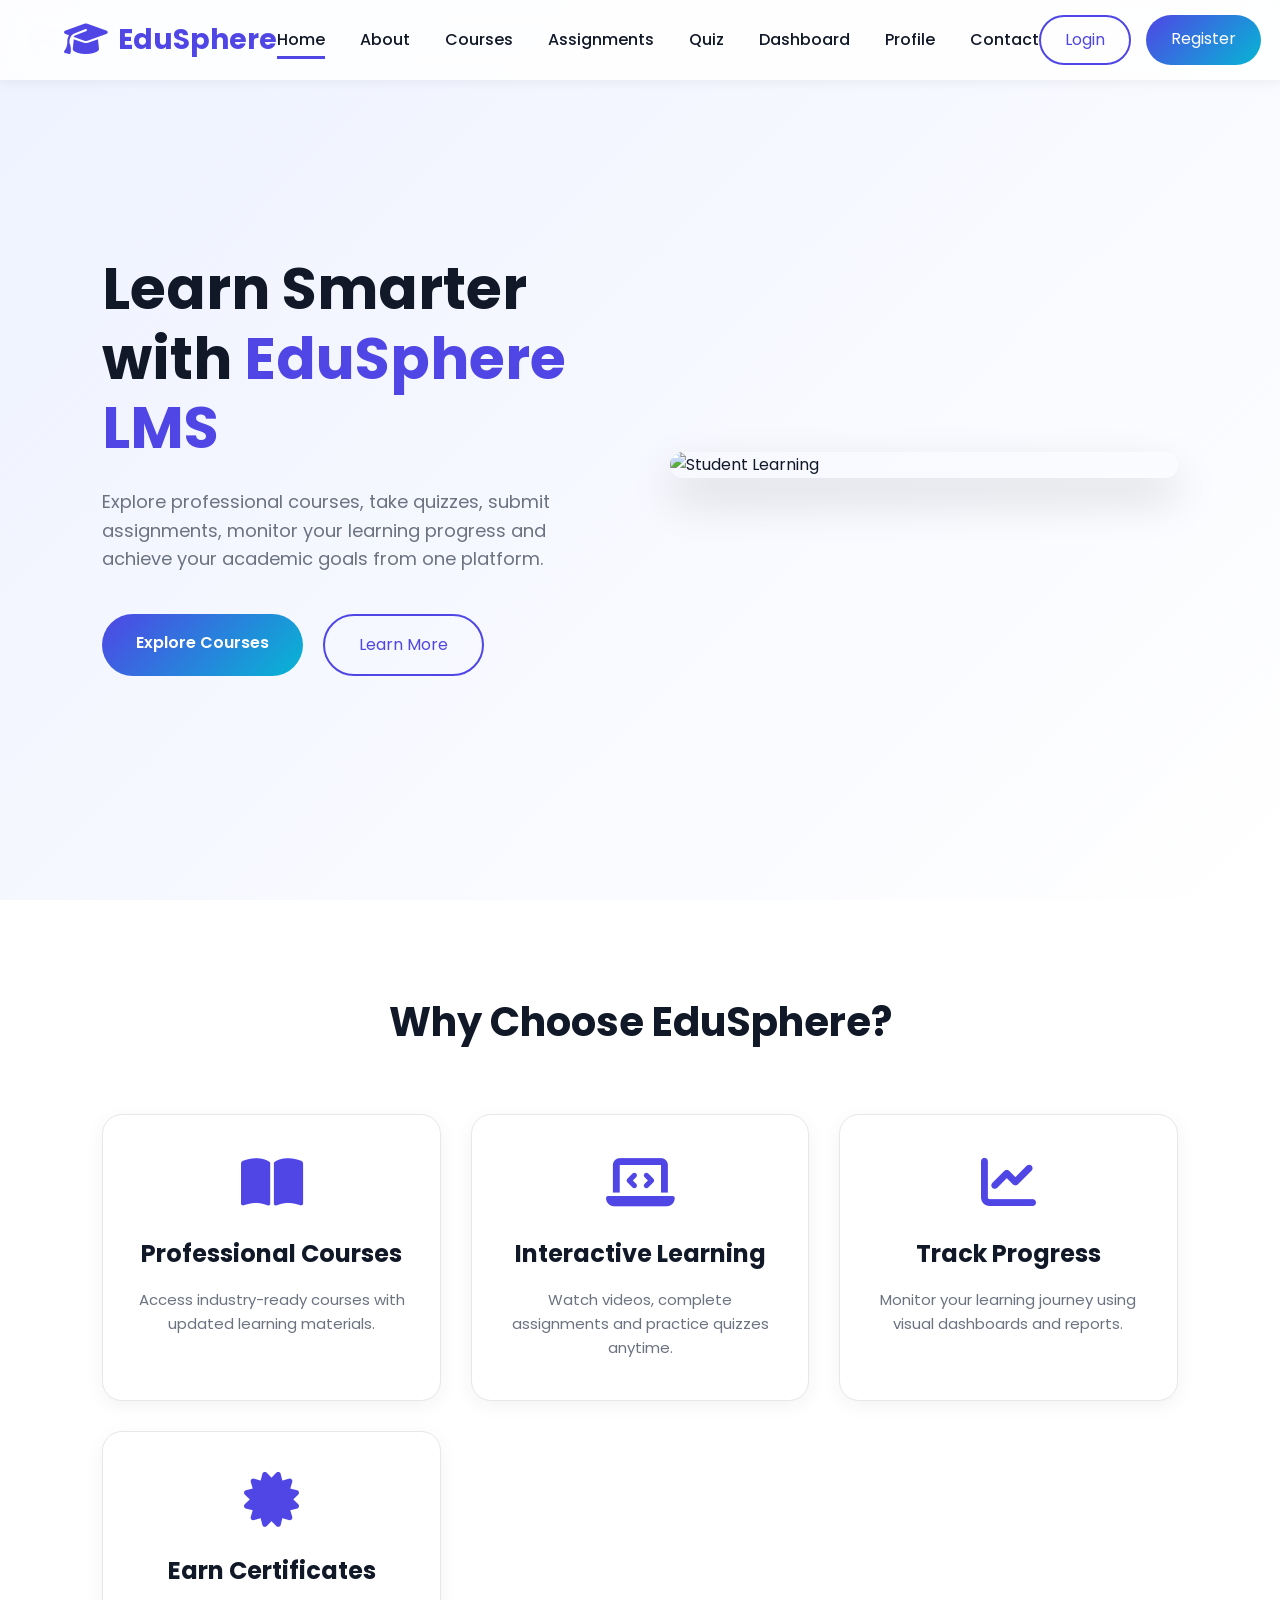
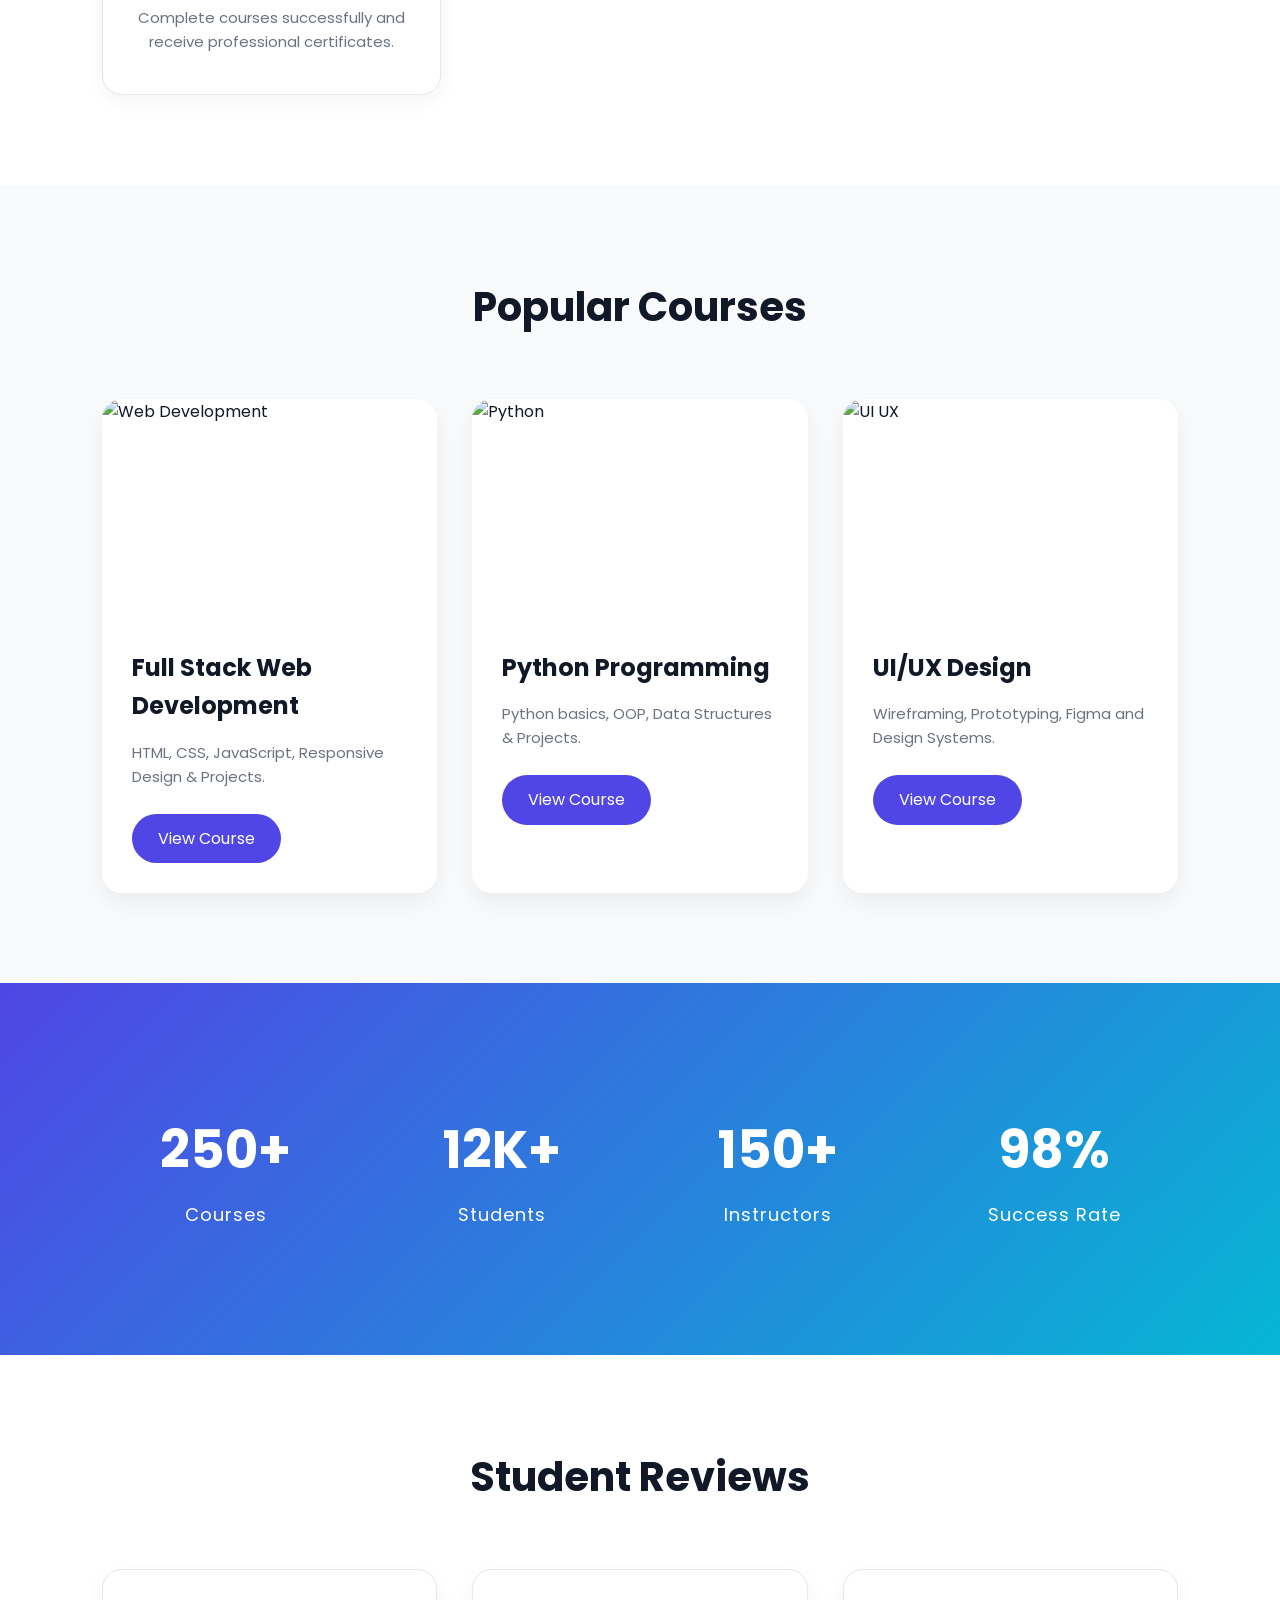
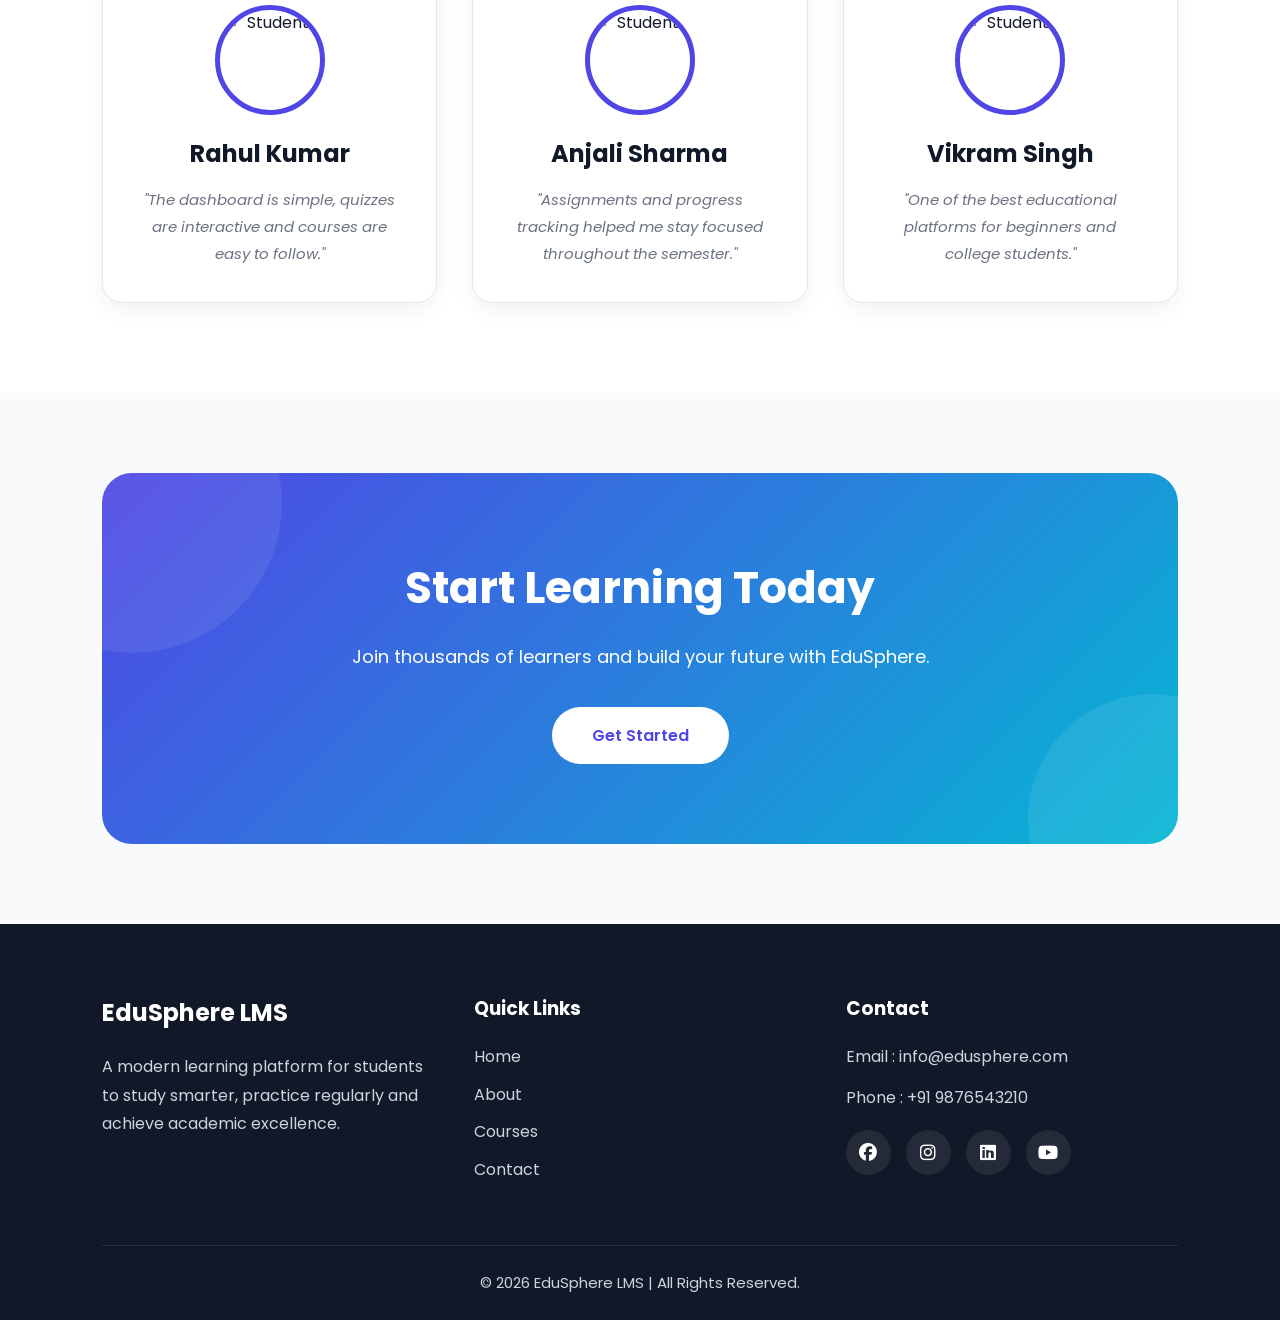
==== index.html @ 9848716c "Add files via upload" ====
<!DOCTYPE html>
<html lang="en">

<head>
    <meta charset="UTF-8">
    <meta name="viewport" content="width=device-width, initial-scale=1.0">
    <title>EduSphere LMS</title>

    <!-- CSS -->
    <link rel="stylesheet" href="style.css">

    <!-- Google Fonts -->
    <link rel="preconnect" href="https://fonts.googleapis.com">
    <link href="https://fonts.googleapis.com/css2?family=Poppins:wght@300;400;500;600;700;800&display=swap"
        rel="stylesheet">

    <!-- Font Awesome -->
    <link rel="stylesheet"
        href="https://cdnjs.cloudflare.com/ajax/libs/font-awesome/6.7.2/css/all.min.css">
</head>

<body>

    <!-- ================= NAVBAR ================= -->

    <header>

        <nav class="navbar">

            <div class="logo">
                <i class="fa-solid fa-graduation-cap"></i>
                <span>EduSphere</span>
            </div>

            <ul class="nav-links">

                <li><a href="index.html" class="active">Home</a></li>
                <li><a href="about.html">About</a></li>
                <li><a href="courses.html">Courses</a></li>
                <li><a href="assignments.html">Assignments</a></li>
                <li><a href="quiz.html">Quiz</a></li>
                <li><a href="dashboard.html">Dashboard</a></li>
                <li><a href="profile.html">Profile</a></li>
                <li><a href="contact.html">Contact</a></li>

            </ul>

            <div class="buttons">
                <a href="#" class="login-btn">Login</a>
                <a href="#" class="register-btn">Register</a>
            </div>

            <div class="menu-btn">
                <i class="fa-solid fa-bars"></i>
            </div>

        </nav>

    </header>

    <!-- ================= HERO ================= -->

    <section class="hero">

        <div class="hero-content">

            <h1>
                Learn Smarter with
                <span>EduSphere LMS</span>
            </h1>

            <p>
                Explore professional courses, take quizzes,
                submit assignments, monitor your learning progress
                and achieve your academic goals from one platform.
            </p>

            <div class="hero-buttons">

                <a href="courses.html" class="btn-primary">
                    Explore Courses
                </a>

                <a href="about.html" class="btn-secondary">
                    Learn More
                </a>

            </div>

        </div>

        <div class="hero-image">

            <img src="images/hero.png" alt="Student Learning">

        </div>

    </section>

    <!-- ================= FEATURES ================= -->

    <section class="features">

        <h2>Why Choose EduSphere?</h2>

        <div class="feature-container">

            <div class="feature-card">

                <i class="fa-solid fa-book-open"></i>

                <h3>Professional Courses</h3>

                <p>
                    Access industry-ready courses with updated
                    learning materials.
                </p>

            </div>

            <div class="feature-card">

                <i class="fa-solid fa-laptop-code"></i>

                <h3>Interactive Learning</h3>

                <p>
                    Watch videos, complete assignments and practice
                    quizzes anytime.
                </p>

            </div>

            <div class="feature-card">

                <i class="fa-solid fa-chart-line"></i>

                <h3>Track Progress</h3>

                <p>
                    Monitor your learning journey using visual
                    dashboards and reports.
                </p>

            </div>

            <div class="feature-card">

                <i class="fa-solid fa-certificate"></i>

                <h3>Earn Certificates</h3>

                <p>
                    Complete courses successfully and receive
                    professional certificates.
                </p>

            </div>

        </div>

    </section>

    <!-- ================= POPULAR COURSES ================= -->

    <section class="courses">

        <h2>Popular Courses</h2>

        <div class="course-container">

            <div class="course-card">

                <img src="images/web.jpg" alt="Web Development">

                <div class="course-content">

                    <h3>Full Stack Web Development</h3>

                    <p>
                        HTML, CSS, JavaScript,
                        Responsive Design & Projects.
                    </p>

                    <a href="course-details.html">
                        View Course
                    </a>

                </div>

            </div>

            <div class="course-card">

                <img src="images/python.jpg" alt="Python">

                <div class="course-content">

                    <h3>Python Programming</h3>

                    <p>
                        Python basics, OOP,
                        Data Structures & Projects.
                    </p>

                    <a href="course-details.html">
                        View Course
                    </a>

                </div>

            </div>

            <div class="course-card">

                <img src="images/uiux.jpg" alt="UI UX">

                <div class="course-content">

                    <h3>UI/UX Design</h3>

                    <p>
                        Wireframing,
                        Prototyping,
                        Figma and Design Systems.
                    </p>

                    <a href="course-details.html">
                        View Course
                    </a>

                </div>

            </div>

        </div>

    </section>

    <!-- ================= STATS ================= -->

    <section class="stats">

        <div class="stat">

            <h2>250+</h2>

            <p>Courses</p>

        </div>

        <div class="stat">

            <h2>12K+</h2>

            <p>Students</p>

        </div>

        <div class="stat">

            <h2>150+</h2>

            <p>Instructors</p>

        </div>

        <div class="stat">

            <h2>98%</h2>

            <p>Success Rate</p>

        </div>

    </section>

    <!-- ================= TESTIMONIAL ================= -->

    <section class="testimonials">

        <h2>Student Reviews</h2>

        <div class="testimonial-container">

            <div class="testimonial">

                <img src="images/student1.jpg" alt="Student">

                <h3>Rahul Kumar</h3>

                <p>
                    "The dashboard is simple,
                    quizzes are interactive and
                    courses are easy to follow."
                </p>

            </div>

            <div class="testimonial">

                <img src="images/student2.jpg" alt="Student">

                <h3>Anjali Sharma</h3>

                <p>
                    "Assignments and progress tracking
                    helped me stay focused throughout
                    the semester."
                </p>

            </div>

            <div class="testimonial">

                <img src="images/student3.jpg" alt="Student">

                <h3>Vikram Singh</h3>

                <p>
                    "One of the best educational
                    platforms for beginners and
                    college students."
                </p>

            </div>

        </div>

    </section>

    <!-- ================= CTA ================= -->

    <section class="cta">

        <h2>Start Learning Today</h2>

        <p>
            Join thousands of learners and
            build your future with EduSphere.
        </p>

        <a href="courses.html">
            Get Started
        </a>

    </section>

    <!-- ================= FOOTER ================= -->

    <footer>

        <div class="footer-container">

            <div class="footer-about">

                <h2>EduSphere LMS</h2>

                <p>
                    A modern learning platform
                    for students to study smarter,
                    practice regularly and achieve
                    academic excellence.
                </p>

            </div>

            <div class="footer-links">

                <h3>Quick Links</h3>

                <a href="index.html">Home</a>
                <a href="about.html">About</a>
                <a href="courses.html">Courses</a>
                <a href="contact.html">Contact</a>

            </div>

            <div class="footer-contact">

                <h3>Contact</h3>

                <p>Email : info@edusphere.com</p>

                <p>Phone : +91 9876543210</p>

                <div class="social-icons">

                    <i class="fab fa-facebook"></i>
                    <i class="fab fa-instagram"></i>
                    <i class="fab fa-linkedin"></i>
                    <i class="fab fa-youtube"></i>

                </div>

            </div>

        </div>

        <div class="copyright">

            © 2026 EduSphere LMS | All Rights Reserved.

        </div>

    </footer>

    <!-- JS -->
    <script src="script.js"></script>

</body>

</html>
---- style.css ----
/*==========================================
    GOOGLE FONT
==========================================*/

@import url('https://fonts.googleapis.com/css2?family=Poppins:wght@300;400;500;600;700;800&display=swap');


/*==========================================
    CSS VARIABLES
==========================================*/

:root{

    --primary:#4F46E5;
    --secondary:#06B6D4;
    --accent:#F59E0B;

    --dark:#111827;
    --dark-light:#1F2937;

    --white:#ffffff;
    --light:#F8FAFC;

    --gray:#6B7280;
    --border:#E5E7EB;

    --shadow:0 15px 35px rgba(0,0,0,.08);
    --shadow-hover:0 20px 45px rgba(0,0,0,.15);

    --radius:18px;

    --transition:.35s ease;
}


/*==========================================
    RESET
==========================================*/

*{
    margin:0;
    padding:0;
    box-sizing:border-box;
}

html{
    scroll-behavior:smooth;
}

body{

    font-family:'Poppins',sans-serif;
    background:var(--light);
    color:var(--dark);
    overflow-x:hidden;
    line-height:1.6;

}

img{

    width:100%;
    display:block;

}

a{

    text-decoration:none;

}

ul{

    list-style:none;

}

section{

    padding:90px 8%;

}

h1,h2,h3{

    font-weight:700;

}

.container{

    width:100%;
    max-width:1300px;
    margin:auto;

}


/*==========================================
    CUSTOM SCROLL BAR
==========================================*/

::-webkit-scrollbar{

    width:10px;

}

::-webkit-scrollbar-track{

    background:#f2f2f2;

}

::-webkit-scrollbar-thumb{

    background:var(--primary);
    border-radius:20px;

}

::-webkit-scrollbar-thumb:hover{

    background:#3730a3;

}


/*==========================================
    NAVBAR
==========================================*/

header{

    position:fixed;
    top:0;
    left:0;
    width:100%;
    z-index:999;
    background:rgba(255,255,255,.85);
    backdrop-filter:blur(15px);
    box-shadow:0 3px 10px rgba(0,0,0,.05);

}

.navbar{

    height:80px;
    display:flex;
    align-items:center;
    justify-content:space-between;
    width:90%;
    margin:auto;

}

.logo{

    display:flex;
    align-items:center;
    gap:10px;

    font-size:28px;
    font-weight:700;
    color:var(--primary);

}

.logo i{

    font-size:35px;

}

.nav-links{

    display:flex;
    align-items:center;
    gap:35px;

}

.nav-links a{

    color:var(--dark);
    font-weight:500;
    position:relative;
    transition:var(--transition);

}

.nav-links a::after{

    content:'';
    position:absolute;
    left:0;
    bottom:-8px;
    width:0;
    height:3px;
    background:var(--primary);
    transition:var(--transition);

}

.nav-links a:hover::after,
.nav-links .active::after{

    width:100%;

}

.nav-links a:hover{

    color:var(--primary);

}

.buttons{

    display:flex;
    gap:15px;

}

.login-btn{

    color:var(--primary);
    border:2px solid var(--primary);
    padding:10px 24px;
    border-radius:50px;
    transition:.3s;

}

.login-btn:hover{

    background:var(--primary);
    color:#fff;

}

.register-btn{

    background:linear-gradient(135deg,var(--primary),var(--secondary));
    color:#fff;
    padding:11px 25px;
    border-radius:50px;
    transition:.3s;

}

.register-btn:hover{

    transform:translateY(-4px);
    box-shadow:var(--shadow);

}

.menu-btn{

    display:none;
    font-size:28px;
    cursor:pointer;
    color:var(--primary);

}


/*==========================================
    HERO SECTION
==========================================*/

.hero{

    min-height:100vh;
    display:grid;
    grid-template-columns:repeat(2,1fr);
    align-items:center;
    gap:60px;

    background:linear-gradient(135deg,#eef2ff,#ffffff);

    padding-top:120px;

}

.hero-content h1{

    font-size:58px;
    line-height:1.2;
    margin-bottom:25px;

}

.hero-content span{

    color:var(--primary);

}

.hero-content p{

    font-size:18px;
    color:var(--gray);
    margin-bottom:40px;
    max-width:600px;

}

.hero-buttons{

    display:flex;
    gap:20px;

}

.btn-primary{

    padding:16px 34px;
    background:linear-gradient(135deg,var(--primary),var(--secondary));
    color:#fff;
    border-radius:50px;
    font-weight:600;
    transition:.35s;

}

.btn-primary:hover{

    transform:translateY(-6px);
    box-shadow:var(--shadow-hover);

}

.btn-secondary{

    padding:16px 34px;
    border:2px solid var(--primary);
    color:var(--primary);
    border-radius:50px;
    transition:.35s;

}

.btn-secondary:hover{

    background:var(--primary);
    color:#fff;

}

.hero-image{

    animation:float 4s ease-in-out infinite;

}

.hero-image img{

    border-radius:25px;
    box-shadow:var(--shadow-hover);

}


/*==========================================
    FLOAT ANIMATION
==========================================*/

@keyframes float{

    0%{

        transform:translateY(0px);

    }

    50%{

        transform:translateY(-18px);

    }

    100%{

        transform:translateY(0px);

    }

}


/*==========================================
    SECTION TITLE
==========================================*/

section h2{

    text-align:center;
    font-size:40px;
    margin-bottom:60px;
    color:var(--dark);

}
/*==========================================
        FEATURES SECTION
==========================================*/

.features{

    background:#ffffff;

}

.feature-container{

    display:grid;
    grid-template-columns:repeat(auto-fit,minmax(250px,1fr));
    gap:30px;

}

.feature-card{

    background:#fff;
    border-radius:20px;
    padding:40px 30px;
    text-align:center;

    border:1px solid var(--border);

    transition:var(--transition);

    box-shadow:0 5px 20px rgba(0,0,0,.05);

}

.feature-card:hover{

    transform:translateY(-12px);

    box-shadow:var(--shadow-hover);

}

.feature-card i{

    font-size:55px;
    color:var(--primary);

    margin-bottom:25px;

    transition:.4s;

}

.feature-card:hover i{

    transform:rotateY(360deg);

}

.feature-card h3{

    margin-bottom:15px;
    font-size:24px;

}

.feature-card p{

    color:var(--gray);
    font-size:15px;

}



/*==========================================
        COURSES SECTION
==========================================*/

.courses{

    background:#f8fafc;

}

.course-container{

    display:grid;
    grid-template-columns:repeat(auto-fit,minmax(320px,1fr));

    gap:35px;

}

.course-card{

    background:#fff;

    overflow:hidden;

    border-radius:20px;

    transition:.4s;

    box-shadow:0 10px 25px rgba(0,0,0,.06);

}

.course-card:hover{

    transform:translateY(-12px);

    box-shadow:var(--shadow-hover);

}

.course-card img{

    height:220px;

    object-fit:cover;

    transition:.5s;

}

.course-card:hover img{

    transform:scale(1.08);

}

.course-content{

    padding:30px;

}

.course-content h3{

    font-size:24px;

    margin-bottom:15px;

}

.course-content p{

    color:var(--gray);

    margin-bottom:25px;

    font-size:15px;

}

.course-content a{

    display:inline-block;

    padding:12px 26px;

    background:var(--primary);

    color:#fff;

    border-radius:50px;

    transition:.35s;

}

.course-content a:hover{

    background:var(--secondary);

    transform:translateY(-3px);

}



/*==========================================
        COURSE IMAGE ZOOM
==========================================*/

.course-card{

    position:relative;

}

.course-card::before{

    content:"";

    position:absolute;

    top:0;
    left:0;

    width:100%;
    height:220px;

    background:linear-gradient(to top,
    rgba(0,0,0,.35),
    transparent);

    z-index:1;

    opacity:0;

    transition:.4s;

}

.course-card:hover::before{

    opacity:1;

}

.course-card img{

    position:relative;
    z-index:0;

}



/*==========================================
        STATS SECTION
==========================================*/

.stats{

    background:linear-gradient(135deg,
    var(--primary),
    var(--secondary));

    color:#fff;

    display:grid;

    grid-template-columns:repeat(auto-fit,minmax(220px,1fr));

    gap:30px;

    text-align:center;

}

.stat{

    padding:35px;

}

.stat h2{

    color:#fff;

    font-size:52px;

    margin-bottom:10px;

    font-weight:700;

}

.stat p{

    font-size:18px;

    letter-spacing:1px;

}



/*==========================================
        CARD HOVER EFFECT
==========================================*/

.feature-card,
.course-card{

    cursor:pointer;

}

.feature-card:hover,
.course-card:hover{

    border-color:var(--primary);

}



/*==========================================
        FADE ANIMATION
==========================================*/

@keyframes fadeUp{

    from{

        opacity:0;

        transform:translateY(40px);

    }

    to{

        opacity:1;

        transform:translateY(0);

    }

}

.feature-card{

    animation:fadeUp .8s ease forwards;

}

.course-card{

    animation:fadeUp 1s ease forwards;

}

.stat{

    animation:fadeUp 1.2s ease forwards;

}
/*==========================================
        TESTIMONIALS SECTION
==========================================*/

.testimonials{

    background:#ffffff;

}

.testimonial-container{

    display:grid;

    grid-template-columns:repeat(auto-fit,minmax(320px,1fr));

    gap:35px;

}

.testimonial{

    background:#fff;

    padding:35px;

    text-align:center;

    border-radius:20px;

    border:1px solid var(--border);

    box-shadow:0 8px 20px rgba(0,0,0,.05);

    transition:var(--transition);

}

.testimonial:hover{

    transform:translateY(-10px);

    box-shadow:var(--shadow-hover);

}

.testimonial img{

    width:110px;

    height:110px;

    border-radius:50%;

    object-fit:cover;

    margin:0 auto 20px;

    border:5px solid var(--primary);

}

.testimonial h3{

    font-size:24px;

    margin-bottom:12px;

}

.testimonial p{

    color:var(--gray);

    font-size:15px;

    line-height:1.8;

    font-style:italic;

}



/*==========================================
        CALL TO ACTION
==========================================*/

.cta{

    background:linear-gradient(135deg,
    var(--primary),
    var(--secondary));

    color:#fff;

    text-align:center;

    border-radius:30px;

    margin:80px 8%;

    padding:80px 40px;

}

.cta h2{

    color:#fff;

    font-size:44px;

    margin-bottom:20px;

}

.cta p{

    max-width:700px;

    margin:0 auto 35px;

    font-size:18px;

}

.cta a{

    display:inline-block;

    background:#fff;

    color:var(--primary);

    padding:16px 40px;

    border-radius:50px;

    font-weight:600;

    transition:.35s;

}

.cta a:hover{

    background:var(--dark);

    color:#fff;

    transform:translateY(-5px);

}



/*==========================================
        FOOTER
==========================================*/

footer{

    background:var(--dark);

    color:#fff;

    padding:70px 8% 25px;

}

.footer-container{

    display:grid;

    grid-template-columns:repeat(auto-fit,minmax(260px,1fr));

    gap:40px;

    margin-bottom:50px;

}

.footer-about h2{

    color:#fff;

    margin-bottom:20px;

}

.footer-about p{

    color:#cbd5e1;

    line-height:1.8;

}

.footer-links h3,

.footer-contact h3{

    margin-bottom:20px;

    color:#fff;

}

.footer-links{

    display:flex;

    flex-direction:column;

}

.footer-links a{

    color:#cbd5e1;

    margin-bottom:12px;

    transition:.3s;

}

.footer-links a:hover{

    color:var(--accent);

    padding-left:8px;

}

.footer-contact p{

    color:#cbd5e1;

    margin-bottom:15px;

}



/*==========================================
        SOCIAL ICONS
==========================================*/

.social-icons{

    display:flex;

    gap:15px;

    margin-top:20px;

}

.social-icons i{

    width:45px;

    height:45px;

    background:rgba(255,255,255,.08);

    border-radius:50%;

    display:flex;

    align-items:center;

    justify-content:center;

    cursor:pointer;

    transition:.35s;

    font-size:18px;

}

.social-icons i:hover{

    background:var(--primary);

    transform:translateY(-6px) rotate(360deg);

}



/*==========================================
        COPYRIGHT
==========================================*/

.copyright{

    text-align:center;

    border-top:1px solid rgba(255,255,255,.1);

    padding-top:25px;

    color:#cbd5e1;

    font-size:15px;

}



/*==========================================
        FOOTER ANIMATION
==========================================*/

.footer-about,

.footer-links,

.footer-contact{

    animation:fadeUp 1s ease;

}
/*==========================================
        SCROLL TO TOP BUTTON
==========================================*/

.scroll-top{

    position:fixed;

    right:25px;

    bottom:25px;

    width:55px;

    height:55px;

    background:var(--primary);

    color:#fff;

    border-radius:50%;

    display:flex;

    align-items:center;

    justify-content:center;

    cursor:pointer;

    box-shadow:var(--shadow);

    opacity:0;

    visibility:hidden;

    transition:.35s;

    z-index:999;

}

.scroll-top.active{

    opacity:1;

    visibility:visible;

}

.scroll-top:hover{

    background:var(--secondary);

    transform:translateY(-6px);

}


/*==========================================
        GLOBAL HOVER EFFECTS
==========================================*/

button,
.btn-primary,
.btn-secondary,
.register-btn,
.login-btn,
.course-content a,
.cta a{

    cursor:pointer;

}

button:hover{

    transform:translateY(-3px);

}


/*==========================================
        SELECTION COLOR
==========================================*/

::selection{

    background:var(--primary);

    color:#fff;

}


/*==========================================
        TABLET RESPONSIVE
==========================================*/

@media(max-width:992px){

    .navbar{

        width:94%;

    }

    .hero{

        grid-template-columns:1fr;

        text-align:center;

        gap:50px;

    }

    .hero-content{

        order:2;

    }

    .hero-image{

        order:1;

    }

    .hero-content p{

        margin:auto auto 35px;

    }

    .hero-buttons{

        justify-content:center;

        flex-wrap:wrap;

    }

    .hero-content h1{

        font-size:48px;

    }

}


/*==========================================
        MOBILE NAVIGATION
==========================================*/

@media(max-width:768px){

    .menu-btn{

        display:block;

    }

    .buttons{

        display:none;

    }

    .nav-links{

        position:absolute;

        top:80px;

        left:-100%;

        width:100%;

        background:#fff;

        flex-direction:column;

        padding:35px 0;

        gap:25px;

        box-shadow:0 15px 30px rgba(0,0,0,.08);

        transition:.4s;

    }

    .nav-links.active{

        left:0;

    }

    .hero{

        padding-top:120px;

    }

    .hero-content h1{

        font-size:40px;

    }

    .hero-content p{

        font-size:16px;

    }

    section{

        padding:70px 6%;

    }

    .cta{

        margin:60px 6%;

        padding:60px 25px;

    }

    .cta h2{

        font-size:34px;

    }

    .cta p{

        font-size:16px;

    }

}


/*==========================================
        SMALL MOBILE
==========================================*/

@media(max-width:576px){

    .logo{

        font-size:23px;

    }

    .logo i{

        font-size:28px;

    }

    .hero-content h1{

        font-size:34px;

    }

    .hero-buttons{

        flex-direction:column;

    }

    .btn-primary,

    .btn-secondary{

        width:100%;

        text-align:center;

    }

    section h2{

        font-size:30px;

    }

    .feature-card,

    .course-card,

    .testimonial{

        padding:25px;

    }

    .course-content{

        padding:25px;

    }

    .stat h2{

        font-size:42px;

    }

    .footer-container{

        text-align:center;

    }

    .footer-links{

        align-items:center;

    }

    .social-icons{

        justify-content:center;

    }

}


/*==========================================
        LARGE DESKTOP
==========================================*/

@media(min-width:1400px){

    .hero-content h1{

        font-size:68px;

    }

    .hero{

        gap:100px;

    }

}


/*==========================================
        SMOOTH ANIMATIONS
==========================================*/

.hero-content,
.hero-image,
.feature-card,
.course-card,
.testimonial,
.stat{

    transition:.35s ease;

}


/*==========================================
        IMAGE HOVER EFFECT
==========================================*/

.hero-image img:hover{

    transform:scale(1.03);

    transition:.5s;

}


/*==========================================
        SECTION SPACING FIX
==========================================*/

.features,
.courses,
.testimonials{

    position:relative;

}
.btn-primary,
.btn-secondary,
.login-btn,
.register-btn{

    position:relative;

    overflow:hidden;

}

.ripple{

    position:absolute;

    width:15px;

    height:15px;

    background:rgba(255,255,255,.6);

    border-radius:50%;

    transform:scale(0);

    animation:ripple .6s linear;

    pointer-events:none;

}

@keyframes ripple{

    to{

        transform:scale(18);

        opacity:0;

    }

}
/*==================================================
            PROFILE PAGE - HERO SECTION
==================================================*/

.profile-hero{
    width:100%;
    background:#f5f7fb;
    margin-top:80px;
    overflow:hidden;
}

.profile-cover{
    width:100%;
    height:280px;
    overflow:hidden;
}

.profile-cover img{
    width:100%;
    height:100%;
    object-fit:cover;
}

.profile-info{
    max-width:1200px;
    margin:auto;
    padding:0 40px;
    display:flex;
    align-items:flex-end;
    justify-content:space-between;
    position:relative;
    margin-top:-70px;
    flex-wrap:wrap;
}

.profile-image{
    width:160px;
    height:160px;
    border-radius:50%;
    overflow:hidden;
    border:6px solid #fff;
    box-shadow:0 10px 30px rgba(0,0,0,.15);
    background:#fff;
}

.profile-image img{
    width:100%;
    height:100%;
    object-fit:cover;
}

.profile-details{
    flex:1;
    margin-left:30px;
    padding-bottom:20px;
}

.profile-details h1{
    font-size:2rem;
    color:#222;
    margin-bottom:8px;
}

.profile-details p{
    color:#666;
    font-size:1rem;
    margin-bottom:18px;
}

.profile-badges{
    display:flex;
    gap:12px;
    flex-wrap:wrap;
}

.profile-badges span{
    background:#4f46e5;
    color:#fff;
    padding:8px 18px;
    border-radius:30px;
    font-size:.85rem;
    font-weight:500;
}

.edit-btn{
    padding:14px 28px;
    border:none;
    outline:none;
    background:#4f46e5;
    color:#fff;
    border-radius:8px;
    cursor:pointer;
    font-size:1rem;
    font-weight:600;
    transition:.3s;
    margin-bottom:20px;
}

.edit-btn i{
    margin-right:8px;
}

.edit-btn:hover{
    background:#372fcf;
    transform:translateY(-3px);
}

/*==================================================
            MAIN PROFILE LAYOUT
==================================================*/

.profile-container{
    max-width:1200px;
    margin:60px auto;
    padding:0 30px;
    display:grid;
    grid-template-columns:350px 1fr;
    gap:35px;
}

.profile-left,
.profile-right{
    display:flex;
    flex-direction:column;
    gap:30px;
}

/*==================================================
                PROFILE CARD
==================================================*/

.profile-card{
    background:#fff;
    border-radius:18px;
    padding:28px;
    box-shadow:0 10px 35px rgba(0,0,0,.08);
    transition:.3s;
}

.profile-card:hover{
    transform:translateY(-5px);
}

.profile-card h2{
    font-size:1.4rem;
    margin-bottom:25px;
    color:#222;
    position:relative;
    padding-bottom:10px;
}

.profile-card h2::after{
    content:"";
    position:absolute;
    left:0;
    bottom:0;
    width:70px;
    height:4px;
    background:#4f46e5;
    border-radius:10px;
}

/*==================================================
            PERSONAL INFORMATION
==================================================*/

.info-item{
    display:flex;
    align-items:center;
    gap:18px;
    margin-bottom:24px;
}

.info-item:last-child{
    margin-bottom:0;
}

.info-item i{
    width:55px;
    height:55px;
    background:#eef2ff;
    color:#4f46e5;
    display:flex;
    align-items:center;
    justify-content:center;
    border-radius:50%;
    font-size:1.2rem;
}

.info-item h4{
    font-size:1rem;
    color:#222;
    margin-bottom:5px;
}

.info-item p{
    color:#666;
    font-size:.95rem;
}

/*==================================================
                ABOUT SECTION
==================================================*/

.profile-card p{
    color:#555;
    line-height:1.8;
    font-size:.96rem;
}
/*==================================================
                SKILLS SECTION
==================================================*/

.skill{
    margin-bottom:25px;
}

.skill:last-child{
    margin-bottom:0;
}

.skill span{
    display:block;
    font-size:0.95rem;
    font-weight:600;
    color:#333;
    margin-bottom:10px;
}

.progress{
    width:100%;
    height:10px;
    background:#e5e7eb;
    border-radius:50px;
    overflow:hidden;
    position:relative;
}

.progress-bar{
    height:100%;
    border-radius:50px;
    background:linear-gradient(90deg,#4f46e5,#7c3aed);
    animation:fillBar 2s ease;
}

/* Skill Widths */

.progress-bar.html{
    width:95%;
}

.progress-bar.css{
    width:90%;
}

.progress-bar.js{
    width:85%;
}

.progress-bar.python{
    width:80%;
}

/* Progress Animation */

@keyframes fillBar{

    from{
        width:0;
    }

}

/*==================================================
            LEARNING STATISTICS
==================================================*/

.stats-grid{
    display:grid;
    grid-template-columns:repeat(2,1fr);
    gap:20px;
}

.stat-box{
    background:#f8fafc;
    padding:25px;
    text-align:center;
    border-radius:15px;
    transition:0.3s;
    border:1px solid #e5e7eb;
}

.stat-box:hover{
    transform:translateY(-6px);
    box-shadow:0 10px 25px rgba(0,0,0,.08);
    background:#ffffff;
}

.stat-box h3{
    font-size:2rem;
    color:#4f46e5;
    margin-bottom:8px;
    font-weight:700;
}

.stat-box p{
    color:#666;
    font-size:0.95rem;
    margin:0;
}

/*==================================================
                ACHIEVEMENTS
==================================================*/

.achievement{
    display:flex;
    align-items:flex-start;
    gap:18px;
    padding:18px;
    border-radius:15px;
    margin-bottom:18px;
    background:#f9fafb;
    transition:0.3s;
}

.achievement:last-child{
    margin-bottom:0;
}

.achievement:hover{
    transform:translateX(8px);
    background:#eef2ff;
}

.achievement i{
    width:55px;
    height:55px;
    display:flex;
    justify-content:center;
    align-items:center;
    border-radius:50%;
    background:#4f46e5;
    color:#fff;
    font-size:1.3rem;
    flex-shrink:0;
}

.achievement h4{
    font-size:1rem;
    color:#222;
    margin-bottom:6px;
}

.achievement p{
    color:#666;
    font-size:0.92rem;
    line-height:1.6;
}

/*==================================================
                COMMON ANIMATIONS
==================================================*/

.profile-card,
.stat-box,
.achievement{
    transition:all .3s ease;
}

.profile-card:hover{
    box-shadow:0 15px 35px rgba(0,0,0,.10);
}

/* Smooth icon animation */

.info-item i,
.achievement i{
    transition:transform .3s ease;
}

.info-item:hover i,
.achievement:hover i{
    transform:scale(1.1) rotate(5deg);
}

/*==================================================
            SMALL SCREEN IMPROVEMENTS
==================================================*/

@media (max-width:768px){

    .stats-grid{
        grid-template-columns:1fr;
    }

    .achievement{
        flex-direction:column;
        align-items:center;
        text-align:center;
    }

    .achievement i{
        margin-bottom:10px;
    }

}
/*==================================================
            RECENT ACTIVITY
==================================================*/

.activity-list{
    display:flex;
    flex-direction:column;
    gap:20px;
}

.activity-item{
    display:flex;
    align-items:flex-start;
    gap:18px;
    padding:18px;
    background:#f8fafc;
    border-radius:15px;
    transition:0.3s;
    border:1px solid #e5e7eb;
}

.activity-item:hover{
    transform:translateX(8px);
    background:#eef2ff;
}

.activity-icon{
    width:55px;
    height:55px;
    border-radius:50%;
    background:#4f46e5;
    color:#fff;
    display:flex;
    align-items:center;
    justify-content:center;
    font-size:1.2rem;
    flex-shrink:0;
}

.activity-content{
    flex:1;
}

.activity-content h4{
    font-size:1rem;
    color:#222;
    margin-bottom:6px;
}

.activity-content p{
    color:#666;
    font-size:0.93rem;
    margin-bottom:8px;
    line-height:1.6;
}

.activity-content span{
    font-size:0.85rem;
    color:#4f46e5;
    font-weight:600;
}

/*==================================================
                CERTIFICATES
==================================================*/

.certificate-grid{
    display:grid;
    grid-template-columns:repeat(auto-fit,minmax(220px,1fr));
    gap:20px;
}

.certificate-card{
    background:#f8fafc;
    border:1px solid #e5e7eb;
    border-radius:16px;
    padding:30px 20px;
    text-align:center;
    transition:.3s;
}

.certificate-card:hover{
    transform:translateY(-8px);
    box-shadow:0 12px 30px rgba(0,0,0,.08);
}

.certificate-card i{
    font-size:3rem;
    color:#f59e0b;
    margin-bottom:18px;
}

.certificate-card h3{
    color:#222;
    margin-bottom:10px;
    font-size:1.1rem;
}

.certificate-card p{
    color:#666;
    font-size:0.92rem;
    margin-bottom:20px;
}

.certificate-card button{
    padding:10px 22px;
    border:none;
    outline:none;
    border-radius:8px;
    background:#4f46e5;
    color:#fff;
    cursor:pointer;
    font-weight:600;
    transition:.3s;
}

.certificate-card button:hover{
    background:#372fcf;
}

/*==================================================
            ENROLLED COURSES TABLE
==================================================*/

.course-table{
    overflow-x:auto;
}

.course-table table{
    width:100%;
    border-collapse:collapse;
    min-width:650px;
}

.course-table thead{
    background:#4f46e5;
    color:#fff;
}

.course-table th{
    padding:16px;
    text-align:left;
    font-size:.95rem;
    font-weight:600;
}

.course-table td{
    padding:16px;
    border-bottom:1px solid #e5e7eb;
    color:#444;
    font-size:.94rem;
}

.course-table tbody tr{
    transition:.3s;
}

.course-table tbody tr:hover{
    background:#f5f7ff;
}

/*==================================================
                STATUS BADGES
==================================================*/

.completed,
.ongoing,
.pending{
    display:inline-block;
    padding:6px 14px;
    border-radius:30px;
    font-size:.82rem;
    font-weight:600;
}

.completed{
    background:#dcfce7;
    color:#15803d;
}

.ongoing{
    background:#dbeafe;
    color:#1d4ed8;
}

.pending{
    background:#fef3c7;
    color:#b45309;
}

/*==================================================
            TABLE RESPONSIVE
==================================================*/

@media(max-width:768px){

    .course-table{
        overflow-x:auto;
    }

    .course-table table{
        min-width:650px;
    }

    .certificate-grid{
        grid-template-columns:1fr;
    }

    .activity-item{
        flex-direction:column;
        align-items:center;
        text-align:center;
    }

    .activity-icon{
        margin-bottom:10px;
    }

}
/*==================================================
            ACCOUNT SETTINGS FORM
==================================================*/

.settings-form{
    display:flex;
    flex-direction:column;
    gap:20px;
}

.input-box{
    display:flex;
    flex-direction:column;
}

.input-box label{
    font-size:.95rem;
    font-weight:600;
    color:#333;
    margin-bottom:8px;
}

.input-box input{
    width:100%;
    padding:14px 16px;
    border:1px solid #d1d5db;
    border-radius:10px;
    font-size:.95rem;
    outline:none;
    transition:.3s;
    background:#fff;
}

.input-box input:focus{
    border-color:#4f46e5;
    box-shadow:0 0 0 4px rgba(79,70,229,.12);
}

.save-btn{
    align-self:flex-start;
    padding:14px 30px;
    background:#4f46e5;
    color:#fff;
    border:none;
    border-radius:10px;
    cursor:pointer;
    font-size:1rem;
    font-weight:600;
    transition:.3s;
}

.save-btn:hover{
    background:#3730a3;
    transform:translateY(-3px);
}

/*==================================================
        NOTIFICATION PREFERENCES
==================================================*/

.notification-item{
    display:flex;
    justify-content:space-between;
    align-items:center;
    padding:18px 0;
    border-bottom:1px solid #ececec;
}

.notification-item:last-child{
    border-bottom:none;
}

.notification-item span{
    color:#333;
    font-weight:500;
}

/* Toggle Switch */

.switch{
    position:relative;
    display:inline-block;
    width:58px;
    height:30px;
}

.switch input{
    opacity:0;
    width:0;
    height:0;
}

.slider{
    position:absolute;
    cursor:pointer;
    top:0;
    left:0;
    right:0;
    bottom:0;
    background:#cbd5e1;
    transition:.4s;
    border-radius:30px;
}

.slider:before{
    content:"";
    position:absolute;
    height:22px;
    width:22px;
    left:4px;
    bottom:4px;
    background:#fff;
    transition:.4s;
    border-radius:50%;
}

.switch input:checked + .slider{
    background:#4f46e5;
}

.switch input:checked + .slider:before{
    transform:translateX(28px);
}

/*==================================================
                FOOTER
==================================================*/

footer{
    background:var(--dark);
    color:#fff;
    padding:70px 8% 25px;
}

.footer-content{
    max-width:1200px;
    margin:auto;
    padding:60px 30px;
    display:grid;
    grid-template-columns:repeat(auto-fit,minmax(250px,1fr));
    gap:40px;
}

.footer-content h3{
    margin-bottom:18px;
    color:#fff;
}

.footer-content p{
    color:#d1d5db;
    line-height:1.8;
}

.footer-content ul{
    list-style:none;
    padding:0;
}

.footer-content ul li{
    margin-bottom:12px;
}

.footer-content ul li a{
    color:#d1d5db;
    text-decoration:none;
    transition:.3s;
}

.footer-content ul li a:hover{
    color:#fff;
    padding-left:6px;
}

.social-links{
    display:flex;
    gap:15px;
}

.social-links a{
    width:42px;
    height:42px;
    border-radius:50%;
    background:#1f2937;
    color:#fff;
    display:flex;
    align-items:center;
    justify-content:center;
    transition:.3s;
    text-decoration:none;
}

.social-links a:hover{
    background:#4f46e5;
    transform:translateY(-5px);
}

.footer-bottom{
    text-align:center;
    padding:20px;
    border-top:1px solid rgba(255,255,255,.1);
    color:#d1d5db;
}

/*==================================================
            RESPONSIVE DESIGN
==================================================*/

@media(max-width:992px){

    .profile-container{
        grid-template-columns:1fr;
    }

    .profile-info{
        flex-direction:column;
        align-items:center;
        text-align:center;
    }

    .profile-details{
        margin-left:0;
        margin-top:20px;
        padding-bottom:15px;
    }

    .profile-badges{
        justify-content:center;
    }

    .edit-btn{
        margin-top:20px;
    }

}

@media(max-width:768px){

    .profile-cover{
        height:200px;
    }

    .profile-image{
        width:130px;
        height:130px;
    }

    .profile-details h1{
        font-size:1.6rem;
    }

    .profile-container{
        padding:0 20px;
    }

    .profile-card{
        padding:22px;
    }

    .save-btn{
        width:100%;
    }

}

@media(max-width:576px){

    .profile-cover{
        height:160px;
    }

    .profile-image{
        width:110px;
        height:110px;
    }

    .profile-details h1{
        font-size:1.3rem;
    }

    .profile-details p{
        font-size:.9rem;
    }

    .profile-badges span{
        font-size:.75rem;
        padding:6px 12px;
    }

    .profile-card{
        padding:18px;
    }

    .footer-content{
        text-align:center;
    }

    .social-links{
        justify-content:center;
    }

}

/*==================================================
            SMOOTH ANIMATION
==================================================*/

.profile-card,
.certificate-card,
.stat-box,
.activity-item,
.achievement{
    animation:fadeUp .6s ease;
}

/*==================================================
            ABOUT PAGE - HERO SECTION
==================================================*/

.about-hero{

    min-height:60vh;

    display:flex;

    justify-content:center;

    align-items:center;

    text-align:center;

    padding:140px 8% 80px;

    background:linear-gradient(135deg,#4F46E5,#06B6D4);

    color:#fff;

}

.about-hero-content{

    max-width:850px;

}

.about-hero-content h1{

    font-size:58px;

    margin-bottom:25px;

    font-weight:700;

}

.about-hero-content p{

    font-size:20px;

    line-height:1.8;

    color:#f8fafc;

}



/*==================================================
            ABOUT MAIN SECTION
==================================================*/

.about-main{

    display:grid;

    grid-template-columns:repeat(2,1fr);

    gap:60px;

    align-items:center;

    padding:90px 8%;

    background:#fff;

}

.about-image{

    overflow:hidden;

    border-radius:20px;

    box-shadow:var(--shadow-hover);

}

.about-image img{

    width:100%;

    transition:.5s;

}

.about-image:hover img{

    transform:scale(1.08);

}

.about-content h2{

    font-size:42px;

    margin-bottom:25px;

}

.about-content p{

    color:var(--gray);

    margin-bottom:18px;

    font-size:17px;

    line-height:1.8;

}

.about-content .btn-primary{

    margin-top:20px;

    display:inline-block;

}



/*==================================================
            MISSION SECTION
==================================================*/

.mission-section{

    background:#f8fafc;

}

.mission-container{

    display:grid;

    grid-template-columns:repeat(auto-fit,minmax(280px,1fr));

    gap:30px;

}

.mission-card{

    background:#fff;

    border-radius:20px;

    padding:40px 30px;

    text-align:center;

    border:1px solid var(--border);

    box-shadow:0 8px 20px rgba(0,0,0,.05);

    transition:.4s;

}

.mission-card:hover{

    transform:translateY(-10px);

    box-shadow:var(--shadow-hover);

}

.mission-card i{

    font-size:60px;

    color:var(--primary);

    margin-bottom:25px;

    transition:.4s;

}

.mission-card:hover i{

    transform:rotateY(360deg);

}

.mission-card h3{

    font-size:26px;

    margin-bottom:18px;

}

.mission-card p{

    color:var(--gray);

    line-height:1.8;

}



/*==================================================
            CORE VALUES
==================================================*/

.core-values{

    background:#fff;

}

.core-values .feature-card{

    transition:.35s;

}

.core-values .feature-card:hover{

    transform:translateY(-12px);

}



/*==================================================
            SECTION DESCRIPTION
==================================================*/

.section-description{

    text-align:center;

    max-width:800px;

    margin:0 auto 60px;

    color:var(--gray);

    font-size:18px;

    line-height:1.8;

}



/*==================================================
            FADE ANIMATION
==================================================*/

.about-main,
.mission-card,
.feature-card{

    animation:fadeUp .8s ease;

}
/*==================================================
            WHY CHOOSE US
==================================================*/

.why-us{

    background:#f8fafc;

}

.why-us .feature-container{

    margin-top:50px;

}



/*==================================================
            LEARNING PROCESS
==================================================*/

.learning-process{

    background:#ffffff;

}

.timeline{

    max-width:900px;

    margin:60px auto 0;

    position:relative;

    padding-left:40px;

}

.timeline::before{

    content:"";

    position:absolute;

    left:35px;

    top:0;

    width:4px;

    height:100%;

    background:linear-gradient(
        to bottom,
        var(--primary),
        var(--secondary)
    );

    border-radius:20px;

}

.timeline-item{

    position:relative;

    display:flex;

    align-items:flex-start;

    margin-bottom:45px;

}

.timeline-item:last-child{

    margin-bottom:0;

}

.timeline-icon{

    width:70px;

    height:70px;

    min-width:70px;

    border-radius:50%;

    background:linear-gradient(
        135deg,
        var(--primary),
        var(--secondary)
    );

    display:flex;

    justify-content:center;

    align-items:center;

    color:#fff;

    font-size:28px;

    margin-right:30px;

    position:relative;

    z-index:2;

    box-shadow:0 10px 20px rgba(0,0,0,.12);

}

.timeline-content{

    flex:1;

    background:#fff;

    border-radius:18px;

    padding:30px;

    border:1px solid var(--border);

    box-shadow:0 10px 25px rgba(0,0,0,.06);

    transition:.35s;

}

.timeline-content:hover{

    transform:translateY(-8px);

    box-shadow:var(--shadow-hover);

}

.timeline-content h3{

    color:var(--primary);

    margin-bottom:10px;

    font-size:20px;

}

.timeline-content h4{

    margin-bottom:15px;

    font-size:24px;

}

.timeline-content p{

    color:var(--gray);

    line-height:1.8;

}



/*==================================================
            ABOUT STATS
==================================================*/

.about-stats{

    padding:90px 8%;

}

.about-stats .stats{

    border-radius:25px;

    overflow:hidden;

}



/*==================================================
            ACHIEVEMENTS
==================================================*/

.achievements{

    background:#ffffff;

}

.achievements .feature-container{

    margin-top:50px;

}

.achievements .feature-card{

    transition:.35s;

}

.achievements .feature-card:hover{

    transform:translateY(-12px);

}

.achievements .feature-card i{

    color:var(--accent);

}



/*==================================================
            ANIMATIONS
==================================================*/

.timeline-item{

    animation:fadeUp .8s ease;

}

.timeline-content{

    animation:fadeUp 1s ease;

}

.achievements .feature-card{

    animation:fadeUp 1s ease;

}
/*==================================================
                TEAM SECTION
==================================================*/

.team-section{

    background:#f8fafc;

}

.team-container{

    display:grid;

    grid-template-columns:repeat(auto-fit,minmax(320px,1fr));

    gap:35px;

    margin-top:60px;

}

.team-card{

    background:#fff;

    border-radius:20px;

    overflow:hidden;

    box-shadow:0 10px 30px rgba(0,0,0,.08);

    transition:.4s;

    border:1px solid var(--border);

}

.team-card:hover{

    transform:translateY(-12px);

    box-shadow:var(--shadow-hover);

}

.team-card img{

    width:100%;

    height:320px;

    object-fit:cover;

    transition:.5s;

}

.team-card:hover img{

    transform:scale(1.08);

}

.team-content{

    padding:30px;

    text-align:center;

}

.team-content h3{

    font-size:26px;

    margin-bottom:10px;

}

.team-content span{

    display:block;

    color:var(--primary);

    font-weight:600;

    margin-bottom:18px;

}

.team-content p{

    color:var(--gray);

    line-height:1.8;

    margin-bottom:25px;

}

.team-social{

    display:flex;

    justify-content:center;

    gap:15px;

}

.team-social a{

    width:45px;

    height:45px;

    border-radius:50%;

    background:#eef2ff;

    display:flex;

    justify-content:center;

    align-items:center;

    color:var(--primary);

    transition:.35s;

}

.team-social a:hover{

    background:var(--primary);

    color:#fff;

    transform:translateY(-5px) rotate(360deg);

}



/*==================================================
            EXTRA TESTIMONIAL STYLE
==================================================*/

.testimonials{

    background:#ffffff;

}

.testimonials .section-description{

    margin-bottom:50px;

}



/*==================================================
            CTA IMPROVEMENT
==================================================*/

.cta{

    position:relative;

    overflow:hidden;

}

.cta::before{

    content:"";

    position:absolute;

    width:300px;

    height:300px;

    border-radius:50%;

    background:rgba(255,255,255,.08);

    top:-120px;

    left:-120px;

}

.cta::after{

    content:"";

    position:absolute;

    width:250px;

    height:250px;

    border-radius:50%;

    background:rgba(255,255,255,.08);

    right:-100px;

    bottom:-100px;

}



/*==================================================
                RESPONSIVE
==================================================*/

@media(max-width:992px){

.about-main{

grid-template-columns:1fr;

text-align:center;

}

.about-image{

order:1;

}

.about-content{

order:2;

}

.timeline{

padding-left:15px;

}

.timeline::before{

left:32px;

}

.timeline-icon{

width:60px;

height:60px;

min-width:60px;

font-size:24px;

margin-right:20px;

}

}



@media(max-width:768px){

.about-hero{

padding:130px 6% 70px;

}

.about-hero-content h1{

font-size:42px;

}

.about-hero-content p{

font-size:17px;

}

.about-content h2{

font-size:34px;

}

.timeline{

padding-left:0;

}

.timeline::before{

display:none;

}

.timeline-item{

flex-direction:column;

align-items:center;

text-align:center;

}

.timeline-icon{

margin-right:0;

margin-bottom:20px;

}

.timeline-content{

width:100%;

}

}



@media(max-width:576px){

.about-hero-content h1{

font-size:34px;

}

.about-content h2{

font-size:28px;

}

.team-card img{

height:260px;

}

.team-content{

padding:22px;

}

.team-content h3{

font-size:22px;

}

.mission-card,

.team-card,

.timeline-content{

padding:25px;

}

.section-description{

font-size:16px;

}

}



/*==================================================
                ANIMATIONS
==================================================*/

.team-card{

animation:fadeUp .9s ease;

}

.team-card:nth-child(2){

animation-delay:.2s;

}

.team-card:nth-child(3){

animation-delay:.4s;

}



/*==================================================
                IMAGE EFFECTS
==================================================*/

.about-image img,

.team-card img{

will-change:transform;

}
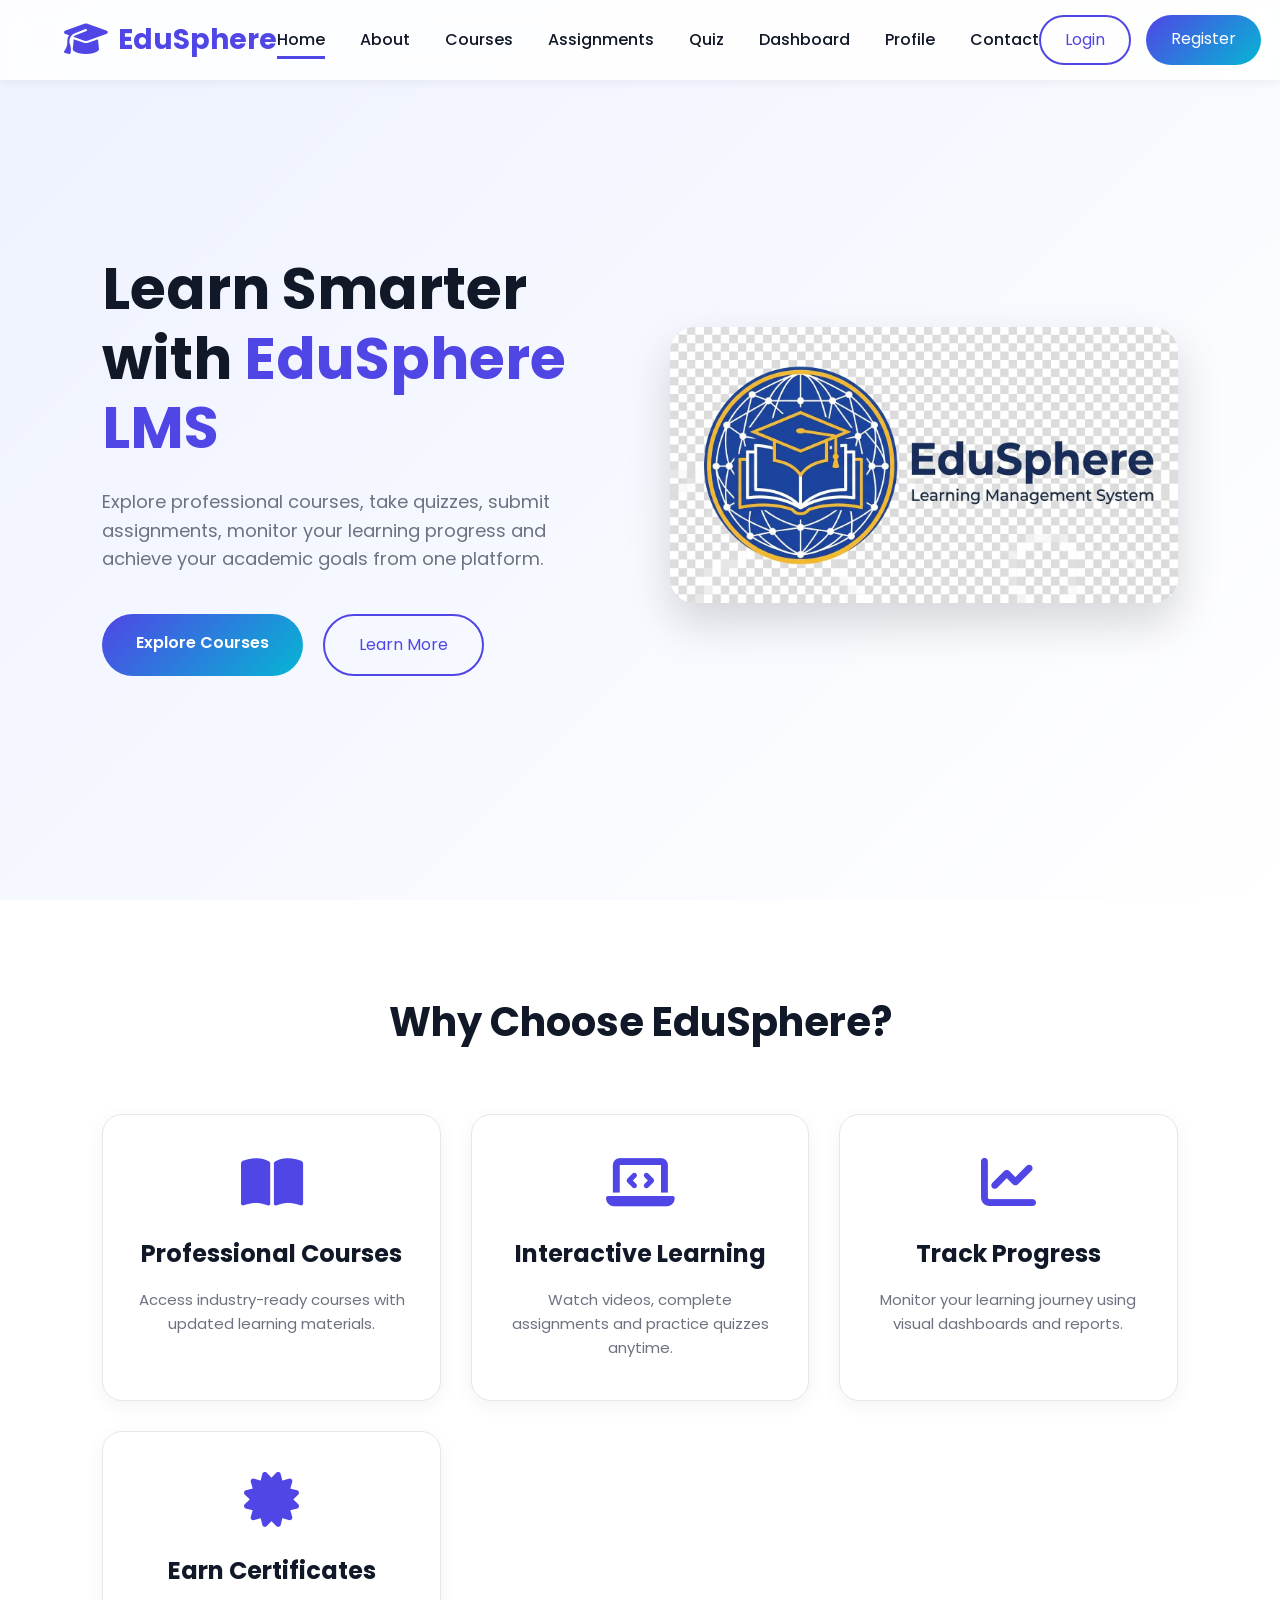
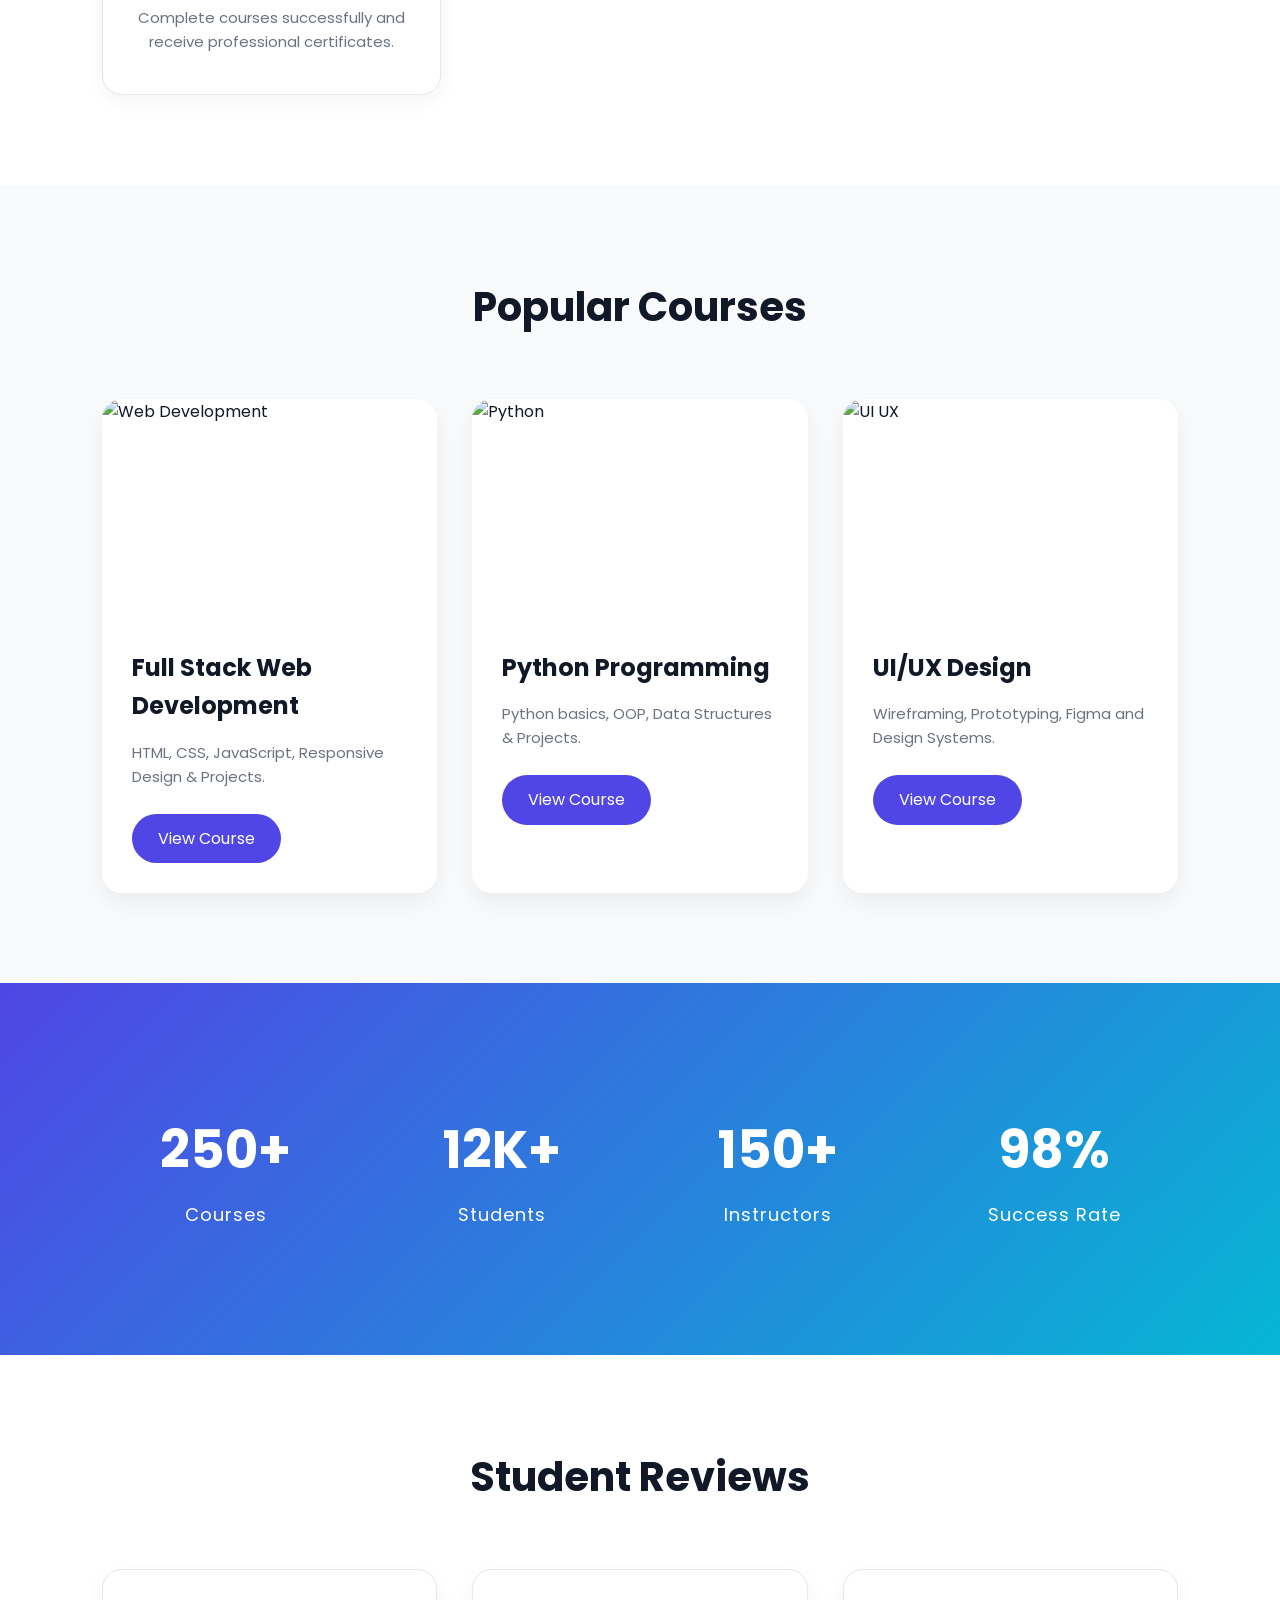
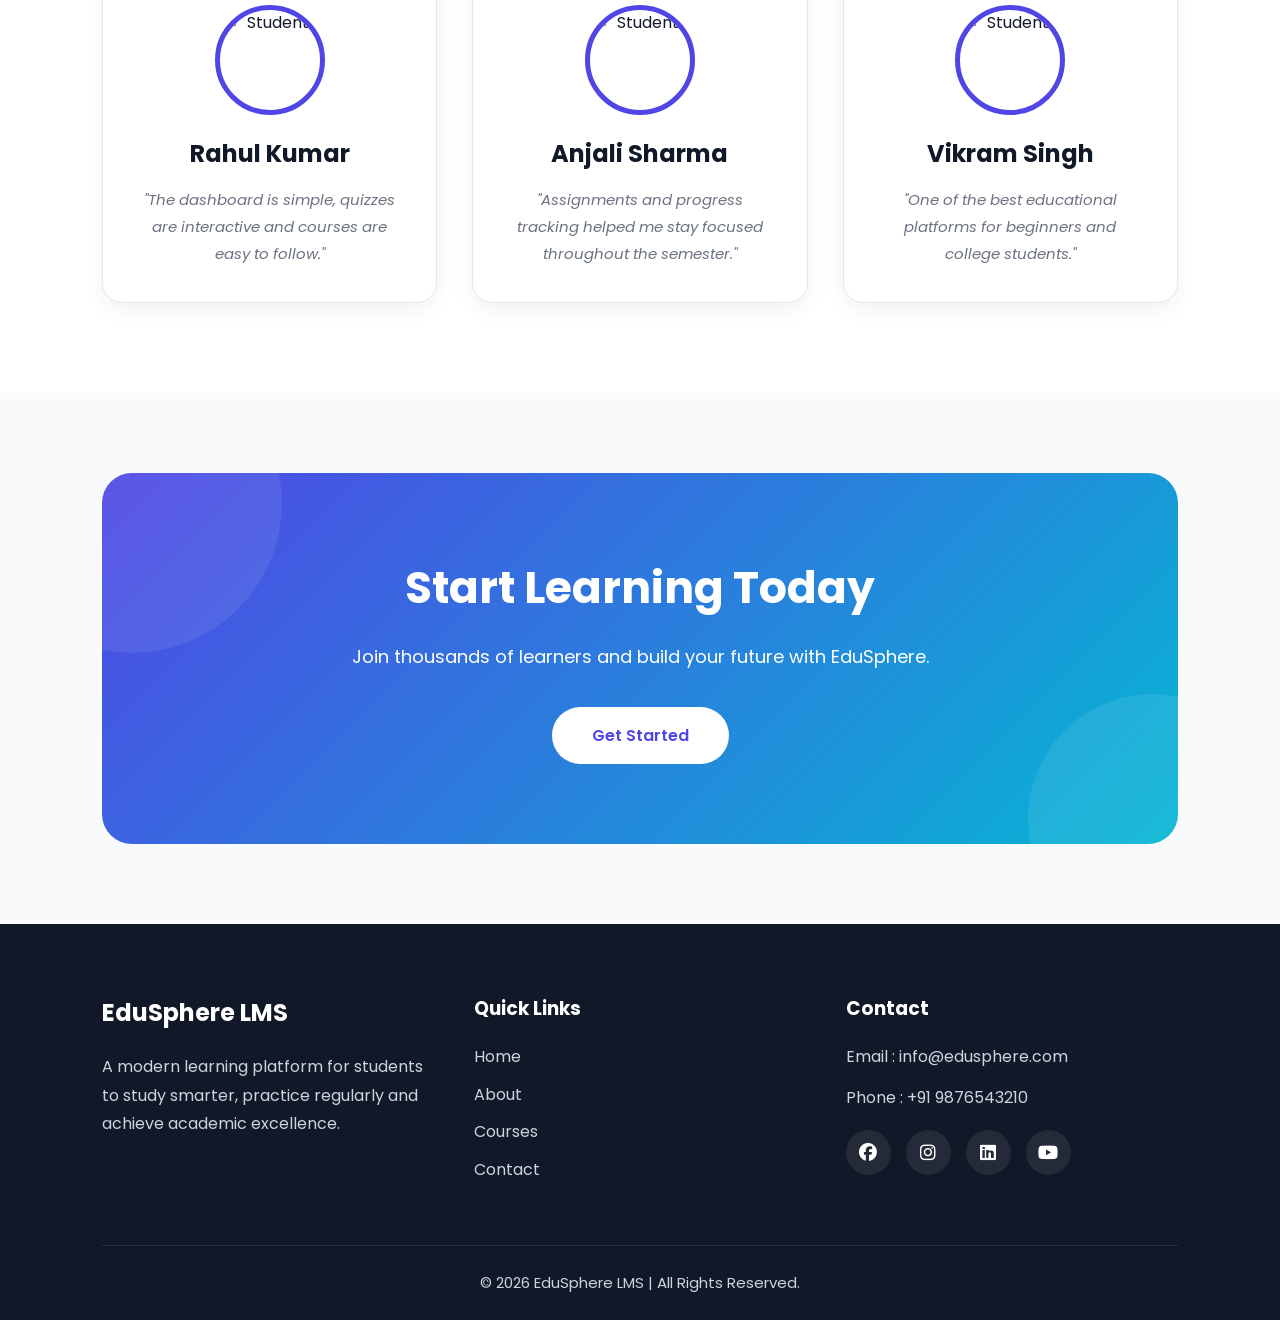
==== commit f1601df9: "Update index.html" ====
--- a/index.html
+++ b/index.html
@@ -91,7 +91,7 @@
 
         <div class="hero-image">
 
-            <img src="images/hero.png" alt="Student Learning">
+            <img src="hero.jpg" alt="Student Learning">
 
         </div>
 
@@ -171,7 +171,7 @@
 
             <div class="course-card">
 
-                <img src="images/web.jpg" alt="Web Development">
+                <img src="web.jpg" alt="Web Development">
 
                 <div class="course-content">
 
@@ -192,7 +192,7 @@
 
             <div class="course-card">
 
-                <img src="images/python.jpg" alt="Python">
+                <img src="python.jpg" alt="Python">
 
                 <div class="course-content">
 
@@ -213,7 +213,7 @@
 
             <div class="course-card">
 
-                <img src="images/uiux.jpg" alt="UI UX">
+                <img src="uiux.jpg" alt="UI UX">
 
                 <div class="course-content">
 
@@ -285,7 +285,7 @@
 
             <div class="testimonial">
 
-                <img src="images/student1.jpg" alt="Student">
+                <img src="student1.jpg" alt="Student">
 
                 <h3>Rahul Kumar</h3>
 
@@ -299,7 +299,7 @@
 
             <div class="testimonial">
 
-                <img src="images/student2.jpg" alt="Student">
+                <img src="student2.jpg" alt="Student">
 
                 <h3>Anjali Sharma</h3>
 
@@ -313,7 +313,7 @@
 
             <div class="testimonial">
 
-                <img src="images/student3.jpg" alt="Student">
+                <img src="student3.jpg" alt="Student">
 
                 <h3>Vikram Singh</h3>
 
@@ -410,4 +410,4 @@
 
 </body>
 
-</html>+</html>
